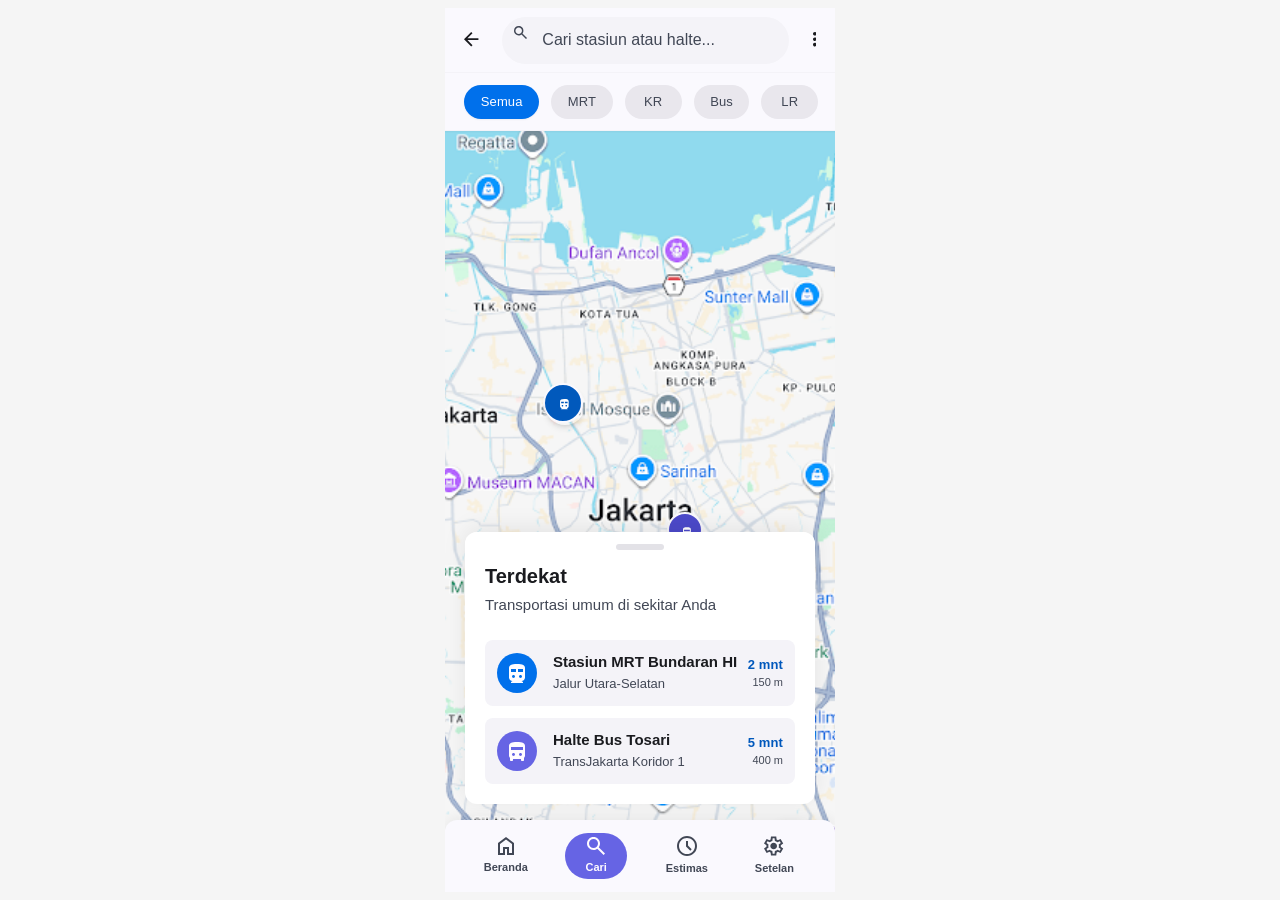
==== Gangguna_Pendengaran/cari_rute.html @ 238f5ecf "feat: Initial commit for Gangguan pendengaran" ====
<!doctype html>
<html lang="en">
  <head>
    <meta charset="UTF-8" />
    <meta name="viewport" content="width=device-width, initial-scale=1.0" />
    <title>Cari Rute Transportasi</title>
    <link rel="stylesheet" href="cari_rute.css" />

    <style>
      body {
        animation: fadeIn 0.4s ease-out forwards;
      }
      @keyframes fadeIn {
        from {
          opacity: 0;
          transform: translateY(10px);
        }
        to {
          opacity: 1;
          transform: translateY(0);
        }
      }
      .fade-out {
        animation: fadeOut 0.3s ease-in forwards;
      }
      @keyframes fadeOut {
        from {
          opacity: 1;
          transform: translateY(0);
        }
        to {
          opacity: 0;
          transform: translateY(-10px);
        }
      }
    </style>

    <script>
      function go(url) {
        document.body.classList.add("fade-out");
        setTimeout(function () {
          window.location.href = url;
        }, 300);
      }

      document.addEventListener("DOMContentLoaded", function () {
        var routes = {
          kemana: "cari_rute.html",
          Cari: "cari_rute.html",
          Setelan: "pengaturan.html",
          Estimasi: "pilih_mode.html",
          Beranda: "beranda.html",
          Kembali: "beranda.html",
          "Bundaran HI": "konfirmasi_rute.html",
          "Mulai Navigasi": "navigasi.html",
          OK: "sampai.html",
          "Lihat rute": "beranda.html",
        };

        if (window.location.pathname.indexOf("navigasi") !== -1) {
          document.body.style.cursor = "pointer";
          document.body.onclick = function () {
            go("waktu_turun.html");
          };
        }

        var walker = document.createTreeWalker(
          document.body,
          NodeFilter.SHOW_TEXT,
          null,
          false,
        );
        var node;
        while ((node = walker.nextNode())) {
          var text = node.nodeValue.trim();
          if (!text) continue;

          for (var key in routes) {
            if (text.indexOf(key) !== -1) {
              if (
                key === "Bundaran HI" &&
                (window.location.pathname.indexOf("konfirmasi") !== -1 ||
                  window.location.pathname.indexOf("sampai") !== -1 ||
                  window.location.pathname.indexOf("waktu_turun") !== -1 ||
                  window.location.pathname.indexOf("pilih_mode") !== -1)
              ) {
                continue;
              }

              // MENJADIKAN SELURUH TOMBOL BERSERTA IKONNYA BISA DIKLIK
              var curr = node.parentElement;
              while (curr && curr.tagName !== "BODY") {
                var rect = curr.getBoundingClientRect();

                // Hentikan peluasan area klik jika ukurannya lebih lebar dari 360px DAN tinggi > 60px
                // (Artinya kita sudah mencapai kontainer luar seperti seluruh Bottom Nav atau Layar)
                // Pengecualian jika ini baru level pertama/kedua (biar tombol panjang tetap aman)
                if (
                  rect.width >= 370 &&
                  rect.height >= 70 &&
                  curr !== node.parentElement
                ) {
                  break;
                }

                curr.style.cursor = "pointer";
                curr.onclick = (function (url) {
                  return function (e) {
                    e.stopPropagation();
                    go(url);
                  };
                })(routes[key]);

                curr = curr.parentElement;
              }
            }
          }
        }

        // Handle back button click
        var backBtn = document.querySelector(".btn-action-kembali-css-transform-66");
        if (backBtn) {
          backBtn.style.cursor = "pointer";
          backBtn.addEventListener(
            "click",
            function (e) {
              e.stopPropagation();
              go("beranda.html");
            },
            true,
          ); // useCapture: true untuk menangkap click lebih awal
        }
      });
    </script>
  </head>
  <body>
    <main class="stitch-export-root">
      <div
        class="cari-rute-transportasi-1"
        data-stitch-node-id="node-1"
        data-stitch-node-type="FRAME"
        data-stitch-node-name="Cari Rute Transportasi"
        data-stitch-fills='[{"type":"SOLID","color":{"r":1,"g":1,"b":1,"a":1},"opacity":1},{"type":"SOLID","color":{"r":0.9804,"g":0.9765,"b":0.9961,"a":1},"opacity":1}]'
      >
        <div
          class="main-map-canvas-area-2"
          data-stitch-node-id="node-2"
          data-stitch-node-type="FRAME"
          data-stitch-node-name="Main - Map Canvas Area"
        >
          <div
            class="map-placeholder-image-3"
            data-stitch-node-id="node-3"
            data-stitch-node-type="RECTANGLE"
            data-stitch-node-name="Map Placeholder Image"
            data-stitch-fills='[{"type":"SOLID","color":{"r":0.9569,"g":0.9529,"b":0.9725,"a":1},"opacity":1},{"type":"IMAGE","scaleMode":"CROP","imageTransform":[[0.5105,0,0.2448],[0,1,0]],"scalingFactor":1,"opacity":1,"filters":{"exposure":0,"contrast":0,"saturation":0,"temperature":0,"tint":0,"highlights":0,"shadows":0}}]'
            data-stitch-image-fill='{"type":"IMAGE","scaleMode":"CROP","imageTransform":[[0.5105,0,0.2448],[0,1,0]],"scalingFactor":1,"opacity":1,"filters":{"exposure":0,"contrast":0,"saturation":0,"temperature":0,"tint":0,"highlights":0,"shadows":0}}'
            data-stitch-image-src="[data-uri]"
          ></div>
          <div
            class="map-markers-simulated-4"
            data-stitch-node-id="node-4"
            data-stitch-node-type="FRAME"
            data-stitch-node-name="Map Markers (Simulated)"
          >
            <div
              class="bg-layer-border-5"
              data-stitch-node-id="node-5"
              data-stitch-node-type="FRAME"
              data-stitch-node-name="Background+Border"
              data-stitch-fills='[{"type":"SOLID","color":{"r":0,"g":0.3451,"b":0.7373,"a":1},"opacity":1}]'
            >
              <div
                class="overlay-shadow-6"
                data-stitch-node-id="node-6"
                data-stitch-node-type="RECTANGLE"
                data-stitch-node-name="Overlay+Shadow"
                data-stitch-fills='[{"type":"SOLID","color":{"r":1,"g":1,"b":1,"a":1},"opacity":0.002}]'
              ></div>
              <div
                class="layout-container-7"
                data-stitch-node-id="node-7"
                data-stitch-node-type="FRAME"
                data-stitch-node-name="Container"
              >
                <svg
                  class="icon-ui-8"
                  width="10"
                  height="12"
                  viewBox="0 0 10 12"
                  fill="none"
                  xmlns="http://www.w3.org/2000/svg"
                >
                  <path
                    d="M1.16667 11.0833V10.5L2.04167 9.91667C1.46806 9.91667 0.984375 9.71979 0.590625 9.32604C0.196875 8.93229 0 8.44861 0 7.875V2.33333C0 1.52639 0.374306 0.935764 1.12292 0.561458C1.87153 0.187153 3.05278 0 4.66667 0C6.33889 0 7.53472 0.179861 8.25417 0.539583C8.97361 0.899306 9.33333 1.49722 9.33333 2.33333V7.875C9.33333 8.44861 9.13646 8.93229 8.74271 9.32604C8.34896 9.71979 7.86528 9.91667 7.29167 9.91667L8.16667 10.5V11.0833H1.16667ZM1.16667 4.66667H4.08333V2.91667H1.16667V4.66667ZM5.25 4.66667H8.16667V2.91667H5.25V4.66667ZM2.625 8.16667C2.86806 8.16667 3.07465 8.0816 3.24479 7.91146C3.41493 7.74132 3.5 7.53472 3.5 7.29167C3.5 7.04861 3.41493 6.84201 3.24479 6.67188C3.07465 6.50174 2.86806 6.41667 2.625 6.41667C2.38194 6.41667 2.17535 6.50174 2.00521 6.67188C1.83507 6.84201 1.75 7.04861 1.75 7.29167C1.75 7.53472 1.83507 7.74132 2.00521 7.91146C2.17535 8.0816 2.38194 8.16667 2.625 8.16667ZM6.70833 8.16667C6.95139 8.16667 7.15799 8.0816 7.32812 7.91146C7.49826 7.74132 7.58333 7.53472 7.58333 7.29167C7.58333 7.04861 7.49826 6.84201 7.32812 6.67188C7.15799 6.50174 6.95139 6.41667 6.70833 6.41667C6.46528 6.41667 6.25868 6.50174 6.08854 6.67188C5.9184 6.84201 5.83333 7.04861 5.83333 7.29167C5.83333 7.53472 5.9184 7.74132 6.08854 7.91146C6.25868 8.0816 6.46528 8.16667 6.70833 8.16667Z"
                    fill="white"
                  />
                </svg>
              </div>
            </div>
          </div>
          <div
            class="layout-container-9"
            data-stitch-node-id="node-8"
            data-stitch-node-type="FRAME"
            data-stitch-node-name="Container"
          >
            <div
              class="bg-layer-border-10"
              data-stitch-node-id="node-9"
              data-stitch-node-type="FRAME"
              data-stitch-node-name="Background+Border"
              data-stitch-fills='[{"type":"SOLID","color":{"r":0.298,"g":0.2902,"b":0.7922,"a":1},"opacity":1}]'
            >
              <div
                class="overlay-shadow-11"
                data-stitch-node-id="node-10"
                data-stitch-node-type="RECTANGLE"
                data-stitch-node-name="Overlay+Shadow"
                data-stitch-fills='[{"type":"SOLID","color":{"r":1,"g":1,"b":1,"a":1},"opacity":0.002}]'
              ></div>
              <div
                class="layout-container-12"
                data-stitch-node-id="node-11"
                data-stitch-node-type="FRAME"
                data-stitch-node-name="Container"
              >
                <svg
                  class="icon-ui-13"
                  width="9"
                  height="10"
                  viewBox="0 0 9 10"
                  fill="none"
                  xmlns="http://www.w3.org/2000/svg"
                >
                  <path
                    d="M1.05 9.975C0.90125 9.975 0.776562 9.92469 0.675937 9.82406C0.575312 9.72344 0.525 9.59875 0.525 9.45V8.37375C0.3675 8.19875 0.240625 8.00406 0.144375 7.78969C0.048125 7.57531 0 7.34125 0 7.0875V2.1C0 1.37375 0.336875 0.842187 1.01063 0.505313C1.68437 0.168438 2.7475 0 4.2 0C5.705 0 6.78125 0.161875 7.42875 0.485625C8.07625 0.809375 8.4 1.3475 8.4 2.1V7.0875C8.4 7.34125 8.35187 7.57531 8.25562 7.78969C8.15937 8.00406 8.0325 8.19875 7.875 8.37375V9.45C7.875 9.59875 7.82469 9.72344 7.72406 9.82406C7.62344 9.92469 7.49875 9.975 7.35 9.975H6.825C6.67625 9.975 6.55156 9.92469 6.45094 9.82406C6.35031 9.72344 6.3 9.59875 6.3 9.45V8.925H2.1V9.45C2.1 9.59875 2.04969 9.72344 1.94906 9.82406C1.84844 9.92469 1.72375 9.975 1.575 9.975H1.05ZM1.05 4.2H7.35V2.625H1.05V4.2ZM2.3625 7.35C2.58125 7.35 2.76719 7.27344 2.92031 7.12031C3.07344 6.96719 3.15 6.78125 3.15 6.5625C3.15 6.34375 3.07344 6.15781 2.92031 6.00469C2.76719 5.85156 2.58125 5.775 2.3625 5.775C2.14375 5.775 1.95781 5.85156 1.80469 6.00469C1.65156 6.15781 1.575 6.34375 1.575 6.5625C1.575 6.78125 1.65156 6.96719 1.80469 7.12031C1.95781 7.27344 2.14375 7.35 2.3625 7.35ZM6.0375 7.35C6.25625 7.35 6.44219 7.27344 6.59531 7.12031C6.74844 6.96719 6.825 6.78125 6.825 6.5625C6.825 6.34375 6.74844 6.15781 6.59531 6.00469C6.44219 5.85156 6.25625 5.775 6.0375 5.775C5.81875 5.775 5.63281 5.85156 5.47969 6.00469C5.32656 6.15781 5.25 6.34375 5.25 6.5625C5.25 6.78125 5.32656 6.96719 5.47969 7.12031C5.63281 7.27344 5.81875 7.35 6.0375 7.35Z"
                    fill="white"
                  />
                </svg>
              </div>
            </div>
          </div>
          <div
            class="layout-container-14"
            data-stitch-node-id="node-12"
            data-stitch-node-type="FRAME"
            data-stitch-node-name="Container"
          >
            <div
              class="bg-layer-border-15"
              data-stitch-node-id="node-13"
              data-stitch-node-type="FRAME"
              data-stitch-node-name="Background+Border"
              data-stitch-fills='[{"type":"SOLID","color":{"r":0.6196,"g":0.2392,"b":0,"a":1},"opacity":1}]'
            >
              <div
                class="overlay-shadow-16"
                data-stitch-node-id="node-14"
                data-stitch-node-type="RECTANGLE"
                data-stitch-node-name="Overlay+Shadow"
                data-stitch-fills='[{"type":"SOLID","color":{"r":1,"g":1,"b":1,"a":1},"opacity":0.002}]'
              ></div>
              <div
                class="layout-container-17"
                data-stitch-node-id="node-15"
                data-stitch-node-type="FRAME"
                data-stitch-node-name="Container"
              >
                <svg
                  class="icon-ui-18"
                  width="9"
                  height="10"
                  viewBox="0 0 9 10"
                  fill="none"
                  xmlns="http://www.w3.org/2000/svg"
                >
                  <path
                    d="M0 7.0875V2.1C0 1.63625 0.120312 1.26656 0.360937 0.990937C0.601562 0.715313 0.91875 0.505313 1.3125 0.360937C1.70625 0.216562 2.15469 0.120312 2.65781 0.0721875C3.16094 0.0240625 3.675 0 4.2 0C4.7775 0 5.32219 0.0240625 5.83406 0.0721875C6.34594 0.120312 6.79219 0.216562 7.17281 0.360937C7.55344 0.505313 7.85312 0.715313 8.07187 0.990937C8.29062 1.26656 8.4 1.63625 8.4 2.1V7.0875C8.4 7.60375 8.22281 8.03906 7.86844 8.39344C7.51406 8.74781 7.07875 8.925 6.5625 8.925L7.35 9.7125V9.975H6.3L5.25 8.925H3.15L2.1 9.975H1.05V9.7125L1.8375 8.925C1.32125 8.925 0.885937 8.74781 0.531562 8.39344C0.177187 8.03906 0 7.60375 0 7.0875ZM1.05 4.2H3.675V2.625H1.05V4.2ZM4.725 4.2H7.35V2.625H4.725V4.2ZM2.3625 7.35C2.59 7.35 2.77812 7.27562 2.92687 7.12687C3.07562 6.97812 3.15 6.79 3.15 6.5625C3.15 6.335 3.07562 6.14687 2.92687 5.99812C2.77812 5.84937 2.59 5.775 2.3625 5.775C2.135 5.775 1.94687 5.84937 1.79812 5.99812C1.64938 6.14687 1.575 6.335 1.575 6.5625C1.575 6.79 1.64938 6.97812 1.79812 7.12687C1.94687 7.27562 2.135 7.35 2.3625 7.35ZM6.0375 7.35C6.265 7.35 6.45312 7.27562 6.60187 7.12687C6.75063 6.97812 6.825 6.79 6.825 6.5625C6.825 6.335 6.75063 6.14687 6.60187 5.99812C6.45312 5.84937 6.265 5.775 6.0375 5.775C5.81 5.775 5.62188 5.84937 5.47313 5.99812C5.32437 6.14687 5.25 6.335 5.25 6.5625C5.25 6.79 5.32437 6.97812 5.47313 7.12687C5.62188 7.27562 5.81 7.35 6.0375 7.35Z"
                    fill="white"
                  />
                </svg>
              </div>
            </div>
          </div>
          <div
            class="btn-action-current-location-fab-19"
            data-stitch-node-id="node-16"
            data-stitch-node-type="FRAME"
            data-stitch-node-name="Button - Current Location FAB"
            data-stitch-fills='[{"type":"SOLID","color":{"r":1,"g":1,"b":1,"a":1},"opacity":1}]'
          >
            <div
              class="layout-container-20"
              data-stitch-node-id="node-17"
              data-stitch-node-type="FRAME"
              data-stitch-node-name="Container"
            >
              <svg
                class="icon-ui-21"
                width="22"
                height="22"
                viewBox="0 0 22 22"
                fill="none"
                xmlns="http://www.w3.org/2000/svg"
              >
                <path
                  d="M9.95 21.9V19.9C7.86667 19.6667 6.07917 18.8042 4.5875 17.3125C3.09583 15.8208 2.23333 14.0333 2 11.95H0V9.95H2C2.23333 7.86667 3.09583 6.07917 4.5875 4.5875C6.07917 3.09583 7.86667 2.23333 9.95 2V0H11.95V2C14.0333 2.23333 15.8208 3.09583 17.3125 4.5875C18.8042 6.07917 19.6667 7.86667 19.9 9.95H21.9V11.95H19.9C19.6667 14.0333 18.8042 15.8208 17.3125 17.3125C15.8208 18.8042 14.0333 19.6667 11.95 19.9V21.9H9.95ZM10.95 17.95C12.8833 17.95 14.5333 17.2667 15.9 15.9C17.2667 14.5333 17.95 12.8833 17.95 10.95C17.95 9.01667 17.2667 7.36667 15.9 6C14.5333 4.63333 12.8833 3.95 10.95 3.95C9.01667 3.95 7.36667 4.63333 6 6C4.63333 7.36667 3.95 9.01667 3.95 10.95C3.95 12.8833 4.63333 14.5333 6 15.9C7.36667 17.2667 9.01667 17.95 10.95 17.95ZM10.95 14.95C9.85 14.95 8.90833 14.5583 8.125 13.775C7.34167 12.9917 6.95 12.05 6.95 10.95C6.95 9.85 7.34167 8.90833 8.125 8.125C8.90833 7.34167 9.85 6.95 10.95 6.95C12.05 6.95 12.9917 7.34167 13.775 8.125C14.5583 8.90833 14.95 9.85 14.95 10.95C14.95 12.05 14.5583 12.9917 13.775 13.775C12.9917 14.5583 12.05 14.95 10.95 14.95Z"
                  fill="#0058BC"
                />
              </svg>
            </div>
          </div>
        </div>
        <div
          class="bottom-sheet-nearby-locations-list-22"
          data-stitch-node-id="node-18"
          data-stitch-node-type="FRAME"
          data-stitch-node-name="Bottom Sheet / Nearby Locations List"
        >
          <div
            class="bg-layer-shadow-23"
            data-stitch-node-id="node-19"
            data-stitch-node-type="FRAME"
            data-stitch-node-name="Background+Shadow"
            data-stitch-fills='[{"type":"SOLID","color":{"r":1,"g":1,"b":1,"a":1},"opacity":1}]'
          >
            <div
              class="handle-24"
              data-stitch-node-id="node-20"
              data-stitch-node-type="FRAME"
              data-stitch-node-name="Handle"
              data-stitch-fills='[{"type":"SOLID","color":{"r":1,"g":1,"b":1,"a":1},"opacity":1}]'
            >
              <div
                class="bg-layer-25"
                data-stitch-node-id="node-21"
                data-stitch-node-type="RECTANGLE"
                data-stitch-node-name="Background"
                data-stitch-fills='[{"type":"SOLID","color":{"r":0.8902,"g":0.8863,"b":0.9059,"a":1},"opacity":1}]'
              ></div>
            </div>
            <div
              class="layout-container-26"
              data-stitch-node-id="node-22"
              data-stitch-node-type="FRAME"
              data-stitch-node-name="Container"
            >
              <div
                class="title-2-27"
                data-stitch-node-id="node-23"
                data-stitch-node-type="FRAME"
                data-stitch-node-name="Heading 2"
              >
                <span
                  class="terdekat-28"
                  data-stitch-node-id="node-24"
                  data-stitch-node-type="TEXT"
                  data-stitch-node-name="Terdekat"
                  data-stitch-text="true"
                  data-stitch-fills='[{"type":"SOLID","color":{"r":0.102,"g":0.1059,"b":0.1216,"a":1},"opacity":1}]'
                  >Terdekat</span
                >
              </div>
              <div
                class="layout-container-29"
                data-stitch-node-id="node-25"
                data-stitch-node-type="FRAME"
                data-stitch-node-name="Container"
              >
                <span
                  class="transportasi-umum-di-sekitar-anda-30"
                  data-stitch-node-id="node-26"
                  data-stitch-node-type="TEXT"
                  data-stitch-node-name="Transportasi umum di sekitar Anda"
                  data-stitch-text="true"
                  data-stitch-fills='[{"type":"SOLID","color":{"r":0.2549,"g":0.2784,"b":0.3333,"a":1},"opacity":1}]'
                  >Transportasi umum di sekitar Anda</span
                >
              </div>
            </div>
            <div
              class="layout-container-31"
              data-stitch-node-id="node-27"
              data-stitch-node-type="FRAME"
              data-stitch-node-name="Container"
            >
              <div
                class="list-item-1-32"
                data-stitch-node-id="node-28"
                data-stitch-node-type="FRAME"
                data-stitch-node-name="List Item 1"
                data-stitch-fills='[{"type":"SOLID","color":{"r":0.9569,"g":0.9529,"b":0.9725,"a":1},"opacity":1}]'
              >
                <div
                  class="margin-33"
                  data-stitch-node-id="node-29"
                  data-stitch-node-type="FRAME"
                  data-stitch-node-name="Margin"
                >
                  <div
                    class="bg-layer-34"
                    data-stitch-node-id="node-30"
                    data-stitch-node-type="FRAME"
                    data-stitch-node-name="Background"
                    data-stitch-fills='[{"type":"SOLID","color":{"r":0,"g":0.4392,"b":0.9216,"a":1},"opacity":1}]'
                  >
                    <div
                      class="layout-container-35"
                      data-stitch-node-id="node-31"
                      data-stitch-node-type="FRAME"
                      data-stitch-node-name="Container"
                    >
                      <svg
                        class="icon-ui-36"
                        width="16"
                        height="19"
                        viewBox="0 0 16 19"
                        fill="none"
                        xmlns="http://www.w3.org/2000/svg"
                      >
                        <path
                          d="M2 19V18L3.5 17C2.51667 17 1.6875 16.6625 1.0125 15.9875C0.3375 15.3125 0 14.4833 0 13.5V4C0 2.61667 0.641667 1.60417 1.925 0.9625C3.20833 0.320833 5.23333 0 8 0C10.8667 0 12.9167 0.308333 14.15 0.925C15.3833 1.54167 16 2.56667 16 4V13.5C16 14.4833 15.6625 15.3125 14.9875 15.9875C14.3125 16.6625 13.4833 17 12.5 17L14 18V19H2ZM2 8H7V5H2V8ZM9 8H14V5H9V8ZM4.5 14C4.91667 14 5.27083 13.8542 5.5625 13.5625C5.85417 13.2708 6 12.9167 6 12.5C6 12.0833 5.85417 11.7292 5.5625 11.4375C5.27083 11.1458 4.91667 11 4.5 11C4.08333 11 3.72917 11.1458 3.4375 11.4375C3.14583 11.7292 3 12.0833 3 12.5C3 12.9167 3.14583 13.2708 3.4375 13.5625C3.72917 13.8542 4.08333 14 4.5 14ZM11.5 14C11.9167 14 12.2708 13.8542 12.5625 13.5625C12.8542 13.2708 13 12.9167 13 12.5C13 12.0833 12.8542 11.7292 12.5625 11.4375C12.2708 11.1458 11.9167 11 11.5 11C11.0833 11 10.7292 11.1458 10.4375 11.4375C10.1458 11.7292 10 12.0833 10 12.5C10 12.9167 10.1458 13.2708 10.4375 13.5625C10.7292 13.8542 11.0833 14 11.5 14Z"
                          fill="#FEFCFF"
                        />
                      </svg>
                    </div>
                  </div>
                </div>
                <div
                  class="layout-container-37"
                  data-stitch-node-id="node-32"
                  data-stitch-node-type="FRAME"
                  data-stitch-node-name="Container"
                >
                  <div
                    class="title-3-38"
                    data-stitch-node-id="node-33"
                    data-stitch-node-type="FRAME"
                    data-stitch-node-name="Heading 3"
                  >
                    <span
                      class="text-content-39"
                      data-stitch-node-id="node-34"
                      data-stitch-node-type="TEXT"
                      data-stitch-node-name="Text"
                      data-stitch-text="true"
                      data-stitch-fills='[{"type":"SOLID","color":{"r":0.102,"g":0.1059,"b":0.1216,"a":1},"opacity":1}]'
                      >Stasiun MRT Bundaran HI</span
                    >
                  </div>
                  <div
                    class="layout-container-40"
                    data-stitch-node-id="node-35"
                    data-stitch-node-type="FRAME"
                    data-stitch-node-name="Container"
                  >
                    <span
                      class="text-content-41"
                      data-stitch-node-id="node-36"
                      data-stitch-node-type="TEXT"
                      data-stitch-node-name="Text"
                      data-stitch-text="true"
                      data-stitch-fills='[{"type":"SOLID","color":{"r":0.2549,"g":0.2784,"b":0.3333,"a":1},"opacity":1}]'
                      >Jalur Utara-Selatan</span
                    >
                  </div>
                </div>
                <div
                  class="margin-42"
                  data-stitch-node-id="node-37"
                  data-stitch-node-type="FRAME"
                  data-stitch-node-name="Margin"
                >
                  <div
                    class="layout-container-43"
                    data-stitch-node-id="node-38"
                    data-stitch-node-type="FRAME"
                    data-stitch-node-name="Container"
                  >
                    <div
                      class="layout-container-44"
                      data-stitch-node-id="node-39"
                      data-stitch-node-type="FRAME"
                      data-stitch-node-name="Container"
                    >
                      <span
                        class="text-content-45"
                        data-stitch-node-id="node-40"
                        data-stitch-node-type="TEXT"
                        data-stitch-node-name="Text"
                        data-stitch-text="true"
                        data-stitch-fills='[{"type":"SOLID","color":{"r":0,"g":0.3451,"b":0.7373,"a":1},"opacity":1}]'
                        >2 mnt</span
                      >
                    </div>
                    <div
                      class="layout-container-46"
                      data-stitch-node-id="node-41"
                      data-stitch-node-type="FRAME"
                      data-stitch-node-name="Container"
                    >
                      <span
                        class="text-content-47"
                        data-stitch-node-id="node-42"
                        data-stitch-node-type="TEXT"
                        data-stitch-node-name="Text"
                        data-stitch-text="true"
                        data-stitch-fills='[{"type":"SOLID","color":{"r":0.2549,"g":0.2784,"b":0.3333,"a":1},"opacity":1}]'
                        >150 m</span
                      >
                    </div>
                  </div>
                </div>
              </div>
              <div
                class="list-item-2-48"
                data-stitch-node-id="node-43"
                data-stitch-node-type="FRAME"
                data-stitch-node-name="List Item 2"
                data-stitch-fills='[{"type":"SOLID","color":{"r":0.9569,"g":0.9529,"b":0.9725,"a":1},"opacity":1}]'
              >
                <div
                  class="margin-49"
                  data-stitch-node-id="node-44"
                  data-stitch-node-type="FRAME"
                  data-stitch-node-name="Margin"
                >
                  <div
                    class="bg-layer-50"
                    data-stitch-node-id="node-45"
                    data-stitch-node-type="FRAME"
                    data-stitch-node-name="Background"
                    data-stitch-fills='[{"type":"SOLID","color":{"r":0.4,"g":0.3922,"b":0.8941,"a":1},"opacity":1}]'
                  >
                    <div
                      class="layout-container-51"
                      data-stitch-node-id="node-46"
                      data-stitch-node-type="FRAME"
                      data-stitch-node-name="Container"
                    >
                      <svg
                        class="icon-ui-52"
                        width="16"
                        height="19"
                        viewBox="0 0 16 19"
                        fill="none"
                        xmlns="http://www.w3.org/2000/svg"
                      >
                        <path
                          d="M2 19C1.71667 19 1.47917 18.9042 1.2875 18.7125C1.09583 18.5208 1 18.2833 1 18V15.95C0.7 15.6167 0.458333 15.2458 0.275 14.8375C0.0916667 14.4292 0 13.9833 0 13.5V4C0 2.61667 0.641667 1.60417 1.925 0.9625C3.20833 0.320833 5.23333 0 8 0C10.8667 0 12.9167 0.308333 14.15 0.925C15.3833 1.54167 16 2.56667 16 4V13.5C16 13.9833 15.9083 14.4292 15.725 14.8375C15.5417 15.2458 15.3 15.6167 15 15.95V18C15 18.2833 14.9042 18.5208 14.7125 18.7125C14.5208 18.9042 14.2833 19 14 19H13C12.7167 19 12.4792 18.9042 12.2875 18.7125C12.0958 18.5208 12 18.2833 12 18V17H4V18C4 18.2833 3.90417 18.5208 3.7125 18.7125C3.52083 18.9042 3.28333 19 3 19H2ZM2 8H14V5H2V8ZM4.5 14C4.91667 14 5.27083 13.8542 5.5625 13.5625C5.85417 13.2708 6 12.9167 6 12.5C6 12.0833 5.85417 11.7292 5.5625 11.4375C5.27083 11.1458 4.91667 11 4.5 11C4.08333 11 3.72917 11.1458 3.4375 11.4375C3.14583 11.7292 3 12.0833 3 12.5C3 12.9167 3.14583 13.2708 3.4375 13.5625C3.72917 13.8542 4.08333 14 4.5 14ZM11.5 14C11.9167 14 12.2708 13.8542 12.5625 13.5625C12.8542 13.2708 13 12.9167 13 12.5C13 12.0833 12.8542 11.7292 12.5625 11.4375C12.2708 11.1458 11.9167 11 11.5 11C11.0833 11 10.7292 11.1458 10.4375 11.4375C10.1458 11.7292 10 12.0833 10 12.5C10 12.9167 10.1458 13.2708 10.4375 13.5625C10.7292 13.8542 11.0833 14 11.5 14Z"
                          fill="#FFFBFF"
                        />
                      </svg>
                    </div>
                  </div>
                </div>
                <div
                  class="layout-container-53"
                  data-stitch-node-id="node-47"
                  data-stitch-node-type="FRAME"
                  data-stitch-node-name="Container"
                >
                  <div
                    class="title-3-54"
                    data-stitch-node-id="node-48"
                    data-stitch-node-type="FRAME"
                    data-stitch-node-name="Heading 3"
                  >
                    <span
                      class="text-content-55"
                      data-stitch-node-id="node-49"
                      data-stitch-node-type="TEXT"
                      data-stitch-node-name="Text"
                      data-stitch-text="true"
                      data-stitch-fills='[{"type":"SOLID","color":{"r":0.102,"g":0.1059,"b":0.1216,"a":1},"opacity":1}]'
                      >Halte Bus Tosari</span
                    >
                  </div>
                  <div
                    class="layout-container-56"
                    data-stitch-node-id="node-50"
                    data-stitch-node-type="FRAME"
                    data-stitch-node-name="Container"
                  >
                    <span
                      class="text-content-57"
                      data-stitch-node-id="node-51"
                      data-stitch-node-type="TEXT"
                      data-stitch-node-name="Text"
                      data-stitch-text="true"
                      data-stitch-fills='[{"type":"SOLID","color":{"r":0.2549,"g":0.2784,"b":0.3333,"a":1},"opacity":1}]'
                      >TransJakarta Koridor 1</span
                    >
                  </div>
                </div>
                <div
                  class="margin-58"
                  data-stitch-node-id="node-52"
                  data-stitch-node-type="FRAME"
                  data-stitch-node-name="Margin"
                >
                  <div
                    class="layout-container-59"
                    data-stitch-node-id="node-53"
                    data-stitch-node-type="FRAME"
                    data-stitch-node-name="Container"
                  >
                    <div
                      class="layout-container-60"
                      data-stitch-node-id="node-54"
                      data-stitch-node-type="FRAME"
                      data-stitch-node-name="Container"
                    >
                      <span
                        class="text-content-61"
                        data-stitch-node-id="node-55"
                        data-stitch-node-type="TEXT"
                        data-stitch-node-name="Text"
                        data-stitch-text="true"
                        data-stitch-fills='[{"type":"SOLID","color":{"r":0,"g":0.3451,"b":0.7373,"a":1},"opacity":1}]'
                        >5 mnt</span
                      >
                    </div>
                    <div
                      class="layout-container-62"
                      data-stitch-node-id="node-56"
                      data-stitch-node-type="FRAME"
                      data-stitch-node-name="Container"
                    >
                      <span
                        class="text-content-63"
                        data-stitch-node-id="node-57"
                        data-stitch-node-type="TEXT"
                        data-stitch-node-name="Text"
                        data-stitch-text="true"
                        data-stitch-fills='[{"type":"SOLID","color":{"r":0.2549,"g":0.2784,"b":0.3333,"a":1},"opacity":1}]'
                        >400 m</span
                      >
                    </div>
                  </div>
                </div>
              </div>
            </div>
          </div>
        </div>
        <div
          class="header-top-app-bar-search-64"
          data-stitch-node-id="node-58"
          data-stitch-node-type="FRAME"
          data-stitch-node-name="Header - Top App Bar &amp; Search"
          data-stitch-fills='[{"type":"SOLID","color":{"r":0.9804,"g":0.9765,"b":0.9961,"a":1},"opacity":1}]'
        >
          <div
            class="layout-container-65"
            data-stitch-node-id="node-59"
            data-stitch-node-type="FRAME"
            data-stitch-node-name="Container"
          >
            <div
              class="btn-action-kembali-css-transform-66"
              data-stitch-node-id="node-60"
              data-stitch-node-type="FRAME"
              data-stitch-node-name="Button - Kembali:css-transform"
            >
              <div
                class="btn-action-kembali-67"
                data-stitch-node-id="node-61"
                data-stitch-node-type="FRAME"
                data-stitch-node-name="Button - Kembali"
              >
                <div
                  class="layout-container-68"
                  data-stitch-node-id="node-62"
                  data-stitch-node-type="FRAME"
                  data-stitch-node-name="Container"
                >
                  <svg
                    class="icon-ui-69"
                    width="16"
                    height="16"
                    viewBox="0 0 16 16"
                    fill="none"
                    xmlns="http://www.w3.org/2000/svg"
                  >
                    <path
                      d="M3.63375 8.55L8.95375 13.87L7.6 15.2L0 7.6L7.6 0L8.95375 1.33L3.63375 6.65H15.2V8.55H3.63375Z"
                      fill="#1A1B1F"
                    />
                  </svg>
                </div>
              </div>
            </div>
            <div
              class="margin-70"
              data-stitch-node-id="node-63"
              data-stitch-node-type="FRAME"
              data-stitch-node-name="Margin"
            >
              <div
                class="layout-container-71"
                data-stitch-node-id="node-64"
                data-stitch-node-type="FRAME"
                data-stitch-node-name="Container"
              >
                <div
                  class="input-field-72"
                  data-stitch-node-id="node-65"
                  data-stitch-node-type="FRAME"
                  data-stitch-node-name="Input"
                  data-stitch-fills='[{"type":"SOLID","color":{"r":0.9569,"g":0.9529,"b":0.9725,"a":1},"opacity":1}]'
                >
                  <div
                    class="layout-container-73"
                    data-stitch-node-id="node-66"
                    data-stitch-node-type="FRAME"
                    data-stitch-node-name="Container"
                  >
                    <span
                      class="cari-stasiun-atau-halte-74"
                      data-stitch-node-id="node-67"
                      data-stitch-node-type="TEXT"
                      data-stitch-node-name="Cari stasiun atau halte..."
                      data-stitch-text="true"
                      data-stitch-fills='[{"type":"SOLID","color":{"r":0.2549,"g":0.2784,"b":0.3333,"a":1},"opacity":1}]'
                      >Cari stasiun atau halte...</span
                    >
                  </div>
                </div>
                <div
                  class="layout-container-75"
                  data-stitch-node-id="node-68"
                  data-stitch-node-type="FRAME"
                  data-stitch-node-name="Container"
                >
                  <svg
                    class="icon-ui-76"
                    width="14"
                    height="14"
                    viewBox="0 0 14 14"
                    fill="none"
                    xmlns="http://www.w3.org/2000/svg"
                  >
                    <path
                      d="M12.45 13.5L7.725 8.775C7.35 9.075 6.91875 9.3125 6.43125 9.4875C5.94375 9.6625 5.425 9.75 4.875 9.75C3.5125 9.75 2.35938 9.27813 1.41562 8.33438C0.471875 7.39063 0 6.2375 0 4.875C0 3.5125 0.471875 2.35938 1.41562 1.41562C2.35938 0.471875 3.5125 0 4.875 0C6.2375 0 7.39063 0.471875 8.33438 1.41562C9.27813 2.35938 9.75 3.5125 9.75 4.875C9.75 5.425 9.6625 5.94375 9.4875 6.43125C9.3125 6.91875 9.075 7.35 8.775 7.725L13.5 12.45L12.45 13.5ZM4.875 8.25C5.8125 8.25 6.60938 7.92188 7.26562 7.26562C7.92188 6.60938 8.25 5.8125 8.25 4.875C8.25 3.9375 7.92188 3.14062 7.26562 2.48438C6.60938 1.82812 5.8125 1.5 4.875 1.5C3.9375 1.5 3.14062 1.82812 2.48438 2.48438C1.82812 3.14062 1.5 3.9375 1.5 4.875C1.5 5.8125 1.82812 6.60938 2.48438 7.26562C3.14062 7.92188 3.9375 8.25 4.875 8.25Z"
                      fill="#414755"
                    />
                  </svg>
                </div>
              </div>
            </div>
            <div
              class="btn-action-lainnya-css-transform-77"
              data-stitch-node-id="node-69"
              data-stitch-node-type="FRAME"
              data-stitch-node-name="Button - Lainnya:css-transform"
            >
              <div
                class="btn-action-lainnya-78"
                data-stitch-node-id="node-70"
                data-stitch-node-type="FRAME"
                data-stitch-node-name="Button - Lainnya"
              >
                <div
                  class="layout-container-79"
                  data-stitch-node-id="node-71"
                  data-stitch-node-type="FRAME"
                  data-stitch-node-name="Container"
                >
                  <svg
                    class="icon-ui-80"
                    width="4"
                    height="16"
                    viewBox="0 0 4 16"
                    fill="none"
                    xmlns="http://www.w3.org/2000/svg"
                  >
                    <path
                      d="M1.9 15.2C1.3775 15.2 0.930208 15.014 0.558125 14.6419C0.186042 14.2698 0 13.8225 0 13.3C0 12.7775 0.186042 12.3302 0.558125 11.9581C0.930208 11.586 1.3775 11.4 1.9 11.4C2.4225 11.4 2.86979 11.586 3.24187 11.9581C3.61396 12.3302 3.8 12.7775 3.8 13.3C3.8 13.8225 3.61396 14.2698 3.24187 14.6419C2.86979 15.014 2.4225 15.2 1.9 15.2ZM1.9 9.5C1.3775 9.5 0.930208 9.31396 0.558125 8.94188C0.186042 8.56979 0 8.1225 0 7.6C0 7.0775 0.186042 6.63021 0.558125 6.25813C0.930208 5.88604 1.3775 5.7 1.9 5.7C2.4225 5.7 2.86979 5.88604 3.24187 6.25813C3.61396 6.63021 3.8 7.0775 3.8 7.6C3.8 8.1225 3.61396 8.56979 3.24187 8.94188C2.86979 9.31396 2.4225 9.5 1.9 9.5ZM1.9 3.8C1.3775 3.8 0.930208 3.61396 0.558125 3.24187C0.186042 2.86979 0 2.4225 0 1.9C0 1.3775 0.186042 0.930208 0.558125 0.558125C0.930208 0.186042 1.3775 0 1.9 0C2.4225 0 2.86979 0.186042 3.24187 0.558125C3.61396 0.930208 3.8 1.3775 3.8 1.9C3.8 2.4225 3.61396 2.86979 3.24187 3.24187C2.86979 3.61396 2.4225 3.8 1.9 3.8Z"
                      fill="#1A1B1F"
                    />
                  </svg>
                </div>
              </div>
            </div>
          </div>
          <div
            class="filter-chips-81"
            data-stitch-node-id="node-72"
            data-stitch-node-type="FRAME"
            data-stitch-node-name="Filter Chips"
            data-stitch-fills='[{"type":"SOLID","color":{"r":0.9804,"g":0.9765,"b":0.9961,"a":1},"opacity":1}]'
          >
            <div
              class="btn-action-82"
              data-stitch-node-id="node-73"
              data-stitch-node-type="FRAME"
              data-stitch-node-name="Button"
              data-stitch-fills='[{"type":"SOLID","color":{"r":0,"g":0.4392,"b":0.9216,"a":1},"opacity":1}]'
            >
              <span
                class="text-content-83"
                data-stitch-node-id="node-74"
                data-stitch-node-type="TEXT"
                data-stitch-node-name="Text"
                data-stitch-text="true"
                data-stitch-fills='[{"type":"SOLID","color":{"r":0.9961,"g":0.9882,"b":1,"a":1},"opacity":1}]'
                >Semua</span
              >
            </div>
            <div
              class="btn-action-84"
              data-stitch-node-id="node-75"
              data-stitch-node-type="FRAME"
              data-stitch-node-name="Button"
              data-stitch-fills='[{"type":"SOLID","color":{"r":0.9137,"g":0.9059,"b":0.9294,"a":1},"opacity":1}]'
            >
              <span
                class="text-content-85"
                data-stitch-node-id="node-76"
                data-stitch-node-type="TEXT"
                data-stitch-node-name="Text"
                data-stitch-text="true"
                data-stitch-fills='[{"type":"SOLID","color":{"r":0.2549,"g":0.2784,"b":0.3333,"a":1},"opacity":1}]'
                >MRT</span
              >
            </div>
            <div
              class="btn-action-86"
              data-stitch-node-id="node-77"
              data-stitch-node-type="FRAME"
              data-stitch-node-name="Button"
              data-stitch-fills='[{"type":"SOLID","color":{"r":0.9137,"g":0.9059,"b":0.9294,"a":1},"opacity":1}]'
            >
              <span
                class="text-content-87"
                data-stitch-node-id="node-78"
                data-stitch-node-type="TEXT"
                data-stitch-node-name="Text"
                data-stitch-text="true"
                data-stitch-fills='[{"type":"SOLID","color":{"r":0.2549,"g":0.2784,"b":0.3333,"a":1},"opacity":1}]'
                >KRL</span
              >
            </div>
            <div
              class="btn-action-88"
              data-stitch-node-id="node-79"
              data-stitch-node-type="FRAME"
              data-stitch-node-name="Button"
              data-stitch-fills='[{"type":"SOLID","color":{"r":0.9137,"g":0.9059,"b":0.9294,"a":1},"opacity":1}]'
            >
              <span
                class="text-content-89"
                data-stitch-node-id="node-80"
                data-stitch-node-type="TEXT"
                data-stitch-node-name="Text"
                data-stitch-text="true"
                data-stitch-fills='[{"type":"SOLID","color":{"r":0.2549,"g":0.2784,"b":0.3333,"a":1},"opacity":1}]'
                >Bus</span
              >
            </div>
            <div
              class="btn-action-90"
              data-stitch-node-id="node-81"
              data-stitch-node-type="FRAME"
              data-stitch-node-name="Button"
              data-stitch-fills='[{"type":"SOLID","color":{"r":0.9137,"g":0.9059,"b":0.9294,"a":1},"opacity":1}]'
            >
              <span
                class="text-content-91"
                data-stitch-node-id="node-82"
                data-stitch-node-type="TEXT"
                data-stitch-node-name="Text"
                data-stitch-text="true"
                data-stitch-fills='[{"type":"SOLID","color":{"r":0.2549,"g":0.2784,"b":0.3333,"a":1},"opacity":1}]'
                >LRT</span
              >
            </div>
          </div>
        </div>
        <div
          class="bottom-nav-bar-92"
          data-stitch-node-id="node-83"
          data-stitch-node-type="FRAME"
          data-stitch-node-name="Bottom Nav Bar"
          data-stitch-fills='[{"type":"SOLID","color":{"r":0.9804,"g":0.9765,"b":0.9961,"a":1},"opacity":1}]'
        >
          <div
            class="btn-action-93"
            data-stitch-node-id="node-84"
            data-stitch-node-type="FRAME"
            data-stitch-node-name="Button"
          >
            <div
              class="margin-94"
              data-stitch-node-id="node-85"
              data-stitch-node-type="FRAME"
              data-stitch-node-name="Margin"
            >
              <div
                class="layout-container-95"
                data-stitch-node-id="node-86"
                data-stitch-node-type="FRAME"
                data-stitch-node-name="Container"
              >
                <svg
                  class="icon-ui-96"
                  width="16"
                  height="18"
                  viewBox="0 0 16 18"
                  fill="none"
                  xmlns="http://www.w3.org/2000/svg"
                >
                  <path
                    d="M2 16H5V10H11V16H14V7L8 2.5L2 7V16ZM0 18V6L8 0L16 6V18H9V12H7V18H0Z"
                    fill="#414755"
                  />
                </svg>
              </div>
            </div>
            <div
              class="layout-container-97"
              data-stitch-node-id="node-87"
              data-stitch-node-type="FRAME"
              data-stitch-node-name="Container"
            >
              <span
                class="text-content-98"
                data-stitch-node-id="node-88"
                data-stitch-node-type="TEXT"
                data-stitch-node-name="Text"
                data-stitch-text="true"
                data-stitch-fills='[{"type":"SOLID","color":{"r":0.2549,"g":0.2784,"b":0.3333,"a":1},"opacity":1}]'
                >Beranda</span
              >
            </div>
          </div>
          <div
            class="btn-action-99"
            data-stitch-node-id="node-89"
            data-stitch-node-type="FRAME"
            data-stitch-node-name="Button"
            data-stitch-fills='[{"type":"SOLID","color":{"r":0.4,"g":0.3922,"b":0.8941,"a":1},"opacity":1}]'
          >
            <div
              class="margin-100"
              data-stitch-node-id="node-90"
              data-stitch-node-type="FRAME"
              data-stitch-node-name="Margin"
            >
              <div
                class="layout-container-101"
                data-stitch-node-id="node-91"
                data-stitch-node-type="FRAME"
                data-stitch-node-name="Container"
              >
                <svg
                  class="icon-ui-102"
                  width="18"
                  height="18"
                  viewBox="0 0 18 18"
                  fill="none"
                  xmlns="http://www.w3.org/2000/svg"
                >
                  <path
                    d="M16.6 18L10.3 11.7C9.8 12.1 9.225 12.4167 8.575 12.65C7.925 12.8833 7.23333 13 6.5 13C4.68333 13 3.14583 12.3708 1.8875 11.1125C0.629167 9.85417 0 8.31667 0 6.5C0 4.68333 0.629167 3.14583 1.8875 1.8875C3.14583 0.629167 4.68333 0 6.5 0C8.31667 0 9.85417 0.629167 11.1125 1.8875C12.3708 3.14583 13 4.68333 13 6.5C13 7.23333 12.8833 7.925 12.65 8.575C12.4167 9.225 12.1 9.8 11.7 10.3L18 16.6L16.6 18ZM6.5 11C7.75 11 8.8125 10.5625 9.6875 9.6875C10.5625 8.8125 11 7.75 11 6.5C11 5.25 10.5625 4.1875 9.6875 3.3125C8.8125 2.4375 7.75 2 6.5 2C5.25 2 4.1875 2.4375 3.3125 3.3125C2.4375 4.1875 2 5.25 2 6.5C2 7.75 2.4375 8.8125 3.3125 9.6875C4.1875 10.5625 5.25 11 6.5 11Z"
                    fill="#FFFBFF"
                  />
                </svg>
              </div>
            </div>
            <div
              class="layout-container-103"
              data-stitch-node-id="node-92"
              data-stitch-node-type="FRAME"
              data-stitch-node-name="Container"
            >
              <span
                class="text-content-104"
                data-stitch-node-id="node-93"
                data-stitch-node-type="TEXT"
                data-stitch-node-name="Text"
                data-stitch-text="true"
                data-stitch-fills='[{"type":"SOLID","color":{"r":1,"g":0.9843,"b":1,"a":1},"opacity":1}]'
                >Cari</span
              >
            </div>
          </div>
          <div
            class="btn-action-105"
            data-stitch-node-id="node-94"
            data-stitch-node-type="FRAME"
            data-stitch-node-name="Button"
          >
            <div
              class="margin-106"
              data-stitch-node-id="node-95"
              data-stitch-node-type="FRAME"
              data-stitch-node-name="Margin"
            >
              <div
                class="layout-container-107"
                data-stitch-node-id="node-96"
                data-stitch-node-type="FRAME"
                data-stitch-node-name="Container"
              >
                <svg
                  class="icon-ui-108"
                  width="20"
                  height="20"
                  viewBox="0 0 20 20"
                  fill="none"
                  xmlns="http://www.w3.org/2000/svg"
                >
                  <path
                    d="M13.3 14.7L14.7 13.3L11 9.6V5H9V10.4L13.3 14.7ZM10 20C8.61667 20 7.31667 19.7375 6.1 19.2125C4.88333 18.6875 3.825 17.975 2.925 17.075C2.025 16.175 1.3125 15.1167 0.7875 13.9C0.2625 12.6833 0 11.3833 0 10C0 8.61667 0.2625 7.31667 0.7875 6.1C1.3125 4.88333 2.025 3.825 2.925 2.925C3.825 2.025 4.88333 1.3125 6.1 0.7875C7.31667 0.2625 8.61667 0 10 0C11.3833 0 12.6833 0.2625 13.9 0.7875C15.1167 1.3125 16.175 2.025 17.075 2.925C17.975 3.825 18.6875 4.88333 19.2125 6.1C19.7375 7.31667 20 8.61667 20 10C20 11.3833 19.7375 12.6833 19.2125 13.9C18.6875 15.1167 17.975 16.175 17.075 17.075C16.175 17.975 15.1167 18.6875 13.9 19.2125C12.6833 19.7375 11.3833 20 10 20ZM10 18C12.2167 18 14.1042 17.2208 15.6625 15.6625C17.2208 14.1042 18 12.2167 18 10C18 7.78333 17.2208 5.89583 15.6625 4.3375C14.1042 2.77917 12.2167 2 10 2C7.78333 2 5.89583 2.77917 4.3375 4.3375C2.77917 5.89583 2 7.78333 2 10C2 12.2167 2.77917 14.1042 4.3375 15.6625C5.89583 17.2208 7.78333 18 10 18Z"
                    fill="#414755"
                  />
                </svg>
              </div>
            </div>
            <div
              class="layout-container-109"
              data-stitch-node-id="node-97"
              data-stitch-node-type="FRAME"
              data-stitch-node-name="Container"
            >
              <span
                class="text-content-110"
                data-stitch-node-id="node-98"
                data-stitch-node-type="TEXT"
                data-stitch-node-name="Text"
                data-stitch-text="true"
                data-stitch-fills='[{"type":"SOLID","color":{"r":0.2549,"g":0.2784,"b":0.3333,"a":1},"opacity":1}]'
                >Estimasi</span
              >
            </div>
          </div>
          <div
            class="btn-action-111"
            data-stitch-node-id="node-99"
            data-stitch-node-type="FRAME"
            data-stitch-node-name="Button"
          >
            <div
              class="margin-112"
              data-stitch-node-id="node-100"
              data-stitch-node-type="FRAME"
              data-stitch-node-name="Margin"
            >
              <div
                class="layout-container-113"
                data-stitch-node-id="node-101"
                data-stitch-node-type="FRAME"
                data-stitch-node-name="Container"
              >
                <svg
                  class="icon-ui-114"
                  width="21"
                  height="20"
                  viewBox="0 0 21 20"
                  fill="none"
                  xmlns="http://www.w3.org/2000/svg"
                >
                  <path
                    d="M7.3 20L6.9 16.8C6.68333 16.7167 6.47917 16.6167 6.2875 16.5C6.09583 16.3833 5.90833 16.2583 5.725 16.125L2.75 17.375L0 12.625L2.575 10.675C2.55833 10.5583 2.55 10.4458 2.55 10.3375C2.55 10.2292 2.55 10.1167 2.55 10C2.55 9.88333 2.55 9.77083 2.55 9.6625C2.55 9.55417 2.55833 9.44167 2.575 9.325L0 7.375L2.75 2.625L5.725 3.875C5.90833 3.74167 6.1 3.61667 6.3 3.5C6.5 3.38333 6.7 3.28333 6.9 3.2L7.3 0H12.8L13.2 3.2C13.4167 3.28333 13.6208 3.38333 13.8125 3.5C14.0042 3.61667 14.1917 3.74167 14.375 3.875L17.35 2.625L20.1 7.375L17.525 9.325C17.5417 9.44167 17.55 9.55417 17.55 9.6625C17.55 9.77083 17.55 9.88333 17.55 10C17.55 10.1167 17.55 10.2292 17.55 10.3375C17.55 10.4458 17.5333 10.5583 17.5 10.675L20.075 12.625L17.325 17.375L14.375 16.125C14.1917 16.2583 14 16.3833 13.8 16.5C13.6 16.6167 13.4 16.7167 13.2 16.8L12.8 20H7.3ZM9.05 18H11.025L11.375 15.35C11.8917 15.2167 12.3708 15.0208 12.8125 14.7625C13.2542 14.5042 13.6583 14.1917 14.025 13.825L16.5 14.85L17.475 13.15L15.325 11.525C15.4083 11.2917 15.4667 11.0458 15.5 10.7875C15.5333 10.5292 15.55 10.2667 15.55 10C15.55 9.73333 15.5333 9.47083 15.5 9.2125C15.4667 8.95417 15.4083 8.70833 15.325 8.475L17.475 6.85L16.5 5.15L14.025 6.2C13.6583 5.81667 13.2542 5.49583 12.8125 5.2375C12.3708 4.97917 11.8917 4.78333 11.375 4.65L11.05 2H9.075L8.725 4.65C8.20833 4.78333 7.72917 4.97917 7.2875 5.2375C6.84583 5.49583 6.44167 5.80833 6.075 6.175L3.6 5.15L2.625 6.85L4.775 8.45C4.69167 8.7 4.63333 8.95 4.6 9.2C4.56667 9.45 4.55 9.71667 4.55 10C4.55 10.2667 4.56667 10.525 4.6 10.775C4.63333 11.025 4.69167 11.275 4.775 11.525L2.625 13.15L3.6 14.85L6.075 13.8C6.44167 14.1833 6.84583 14.5042 7.2875 14.7625C7.72917 15.0208 8.20833 15.2167 8.725 15.35L9.05 18ZM10.1 13.5C11.0667 13.5 11.8917 13.1583 12.575 12.475C13.2583 11.7917 13.6 10.9667 13.6 10C13.6 9.03333 13.2583 8.20833 12.575 7.525C11.8917 6.84167 11.0667 6.5 10.1 6.5C9.11667 6.5 8.2875 6.84167 7.6125 7.525C6.9375 8.20833 6.6 9.03333 6.6 10C6.6 10.9667 6.9375 11.7917 7.6125 12.475C8.2875 13.1583 9.11667 13.5 10.1 13.5Z"
                    fill="#414755"
                  />
                </svg>
              </div>
            </div>
            <div
              class="layout-container-115"
              data-stitch-node-id="node-102"
              data-stitch-node-type="FRAME"
              data-stitch-node-name="Container"
            >
              <span
                class="text-content-116"
                data-stitch-node-id="node-103"
                data-stitch-node-type="TEXT"
                data-stitch-node-name="Text"
                data-stitch-text="true"
                data-stitch-fills='[{"type":"SOLID","color":{"r":0.2549,"g":0.2784,"b":0.3333,"a":1},"opacity":1}]'
                >Setelan</span
              >
            </div>
          </div>
        </div>
      </div>
    </main>
    <script type="application/json" id="stitch-export-diagnostics">
      <script type="application/json" id="stitch-export-diagnostics">{"version":1,"kind":"stitch-figma-export-diagnostics","stats":{"selectedNodeCount":1,"renderedNodeCount":116,"assetCount":14,"width":390,"height":884,"outputChars":0,"diagnosticNodeCount":103,"imageFillCount":1,"cropImageFillCount":1},"nodes":[{"id":"node-1","className":"cari-rute-transportasi-1","name":"Cari Rute Transportasi","type":"FRAME","bounds":{"x":-64,"y":10173,"width":390,"height":884},"relativeBounds":{"x":0,"y":0,"width":390,"height":884},"fills":[{"type":"SOLID","color":{"r":1,"g":1,"b":1,"a":1},"opacity":1},{"type":"SOLID","color":{"r":0.9804,"g":0.9765,"b":0.9961,"a":1},"opacity":1}]},{"id":"node-2","className":"main-map-canvas-area-2","name":"Main - Map Canvas Area","type":"FRAME","bounds":{"x":-64,"y":10293,"width":390,"height":764},"relativeBounds":{"x":0,"y":120,"width":390,"height":764},"fills":[]},{"id":"node-3","className":"map-placeholder-image-3","name":"Map Placeholder Image","type":"RECTANGLE","bounds":{"x":-64,"y":10293,"width":390,"height":764},"relativeBounds":{"x":0,"y":0,"width":390,"height":764},"fills":[{"type":"SOLID","color":{"r":0.9569,"g":0.9529,"b":0.9725,"a":1},"opacity":1},{"type":"IMAGE","scaleMode":"CROP","imageTransform":[[0.5105,0,0.2448],[0,1,0]],"scalingFactor":1,"opacity":1,"filters":{"exposure":0,"contrast":0,"saturation":0,"temperature":0,"tint":0,"highlights":0,"shadows":0}}]},{"id":"node-4","className":"map-markers-simulated-4","name":"Map Markers (Simulated)","type":"FRAME","bounds":{"x":33.5,"y":10547.66,"width":40,"height":40},"relativeBounds":{"x":97.5,"y":254.66,"width":40,"height":40},"fills":[]},{"id":"node-5","className":"bg-layer-border-5","name":"Background+Border","type":"FRAME","bounds":{"x":33.5,"y":10547.66,"width":40,"height":40},"relativeBounds":{"x":0,"y":0,"width":40,"height":40},"fills":[{"type":"SOLID","color":{"r":0,"g":0.3451,"b":0.7373,"a":1},"opacity":1}]},{"id":"node-6","className":"overlay-shadow-6","name":"Overlay+Shadow","type":"RECTANGLE","bounds":{"x":33.5,"y":10547.66,"width":40,"height":40},"relativeBounds":{"x":0,"y":0,"width":40,"height":40},"fills":[{"type":"SOLID","color":{"r":1,"g":1,"b":1,"a":1},"opacity":0.002}]},{"id":"node-7","className":"layout-container-7","name":"Container","type":"FRAME","bounds":{"x":48.83,"y":10562.12,"width":9.33,"height":11.08},"relativeBounds":{"x":15.33,"y":14.46,"width":9.33,"height":11.08},"fills":[]},{"id":"node-8","className":"layout-container-9","name":"Container","type":"FRAME","bounds":{"x":156.02,"y":10675,"width":40,"height":40},"relativeBounds":{"x":220.02,"y":382,"width":40,"height":40},"fills":[]},{"id":"node-9","className":"bg-layer-border-10","name":"Background+Border","type":"FRAME","bounds":{"x":158.02,"y":10677,"width":36,"height":36},"relativeBounds":{"x":2,"y":2,"width":36,"height":36},"fills":[{"type":"SOLID","color":{"r":0.298,"g":0.2902,"b":0.7922,"a":1},"opacity":1}]},{"id":"node-10","className":"overlay-shadow-11","name":"Overlay+Shadow","type":"RECTANGLE","bounds":{"x":158.02,"y":10677,"width":32.4,"height":32.4},"relativeBounds":{"x":0,"y":0,"width":32.4,"height":32.4},"fills":[{"type":"SOLID","color":{"r":1,"g":1,"b":1,"a":1},"opacity":0.002}]},{"id":"node-11","className":"layout-container-12","name":"Container","type":"FRAME","bounds":{"x":171.82,"y":10690.01,"width":8.4,"height":9.97},"relativeBounds":{"x":13.8,"y":13.01,"width":8.4,"height":9.97},"fills":[]},{"id":"node-12","className":"layout-container-14","name":"Container","type":"FRAME","bounds":{"x":131,"y":10826,"width":40,"height":40},"relativeBounds":{"x":195,"y":533,"width":40,"height":40},"fills":[]},{"id":"node-13","className":"bg-layer-border-15","name":"Background+Border","type":"FRAME","bounds":{"x":133,"y":10828,"width":36,"height":36},"relativeBounds":{"x":2,"y":2,"width":36,"height":36},"fills":[{"type":"SOLID","color":{"r":0.6196,"g":0.2392,"b":0,"a":1},"opacity":1}]},{"id":"node-14","className":"overlay-shadow-16","name":"Overlay+Shadow","type":"RECTANGLE","bounds":{"x":133,"y":10828,"width":32.4,"height":32.4},"relativeBounds":{"x":0,"y":0,"width":32.4,"height":32.4},"fills":[{"type":"SOLID","color":{"r":1,"g":1,"b":1,"a":1},"opacity":0.002}]},{"id":"node-15","className":"layout-container-17","name":"Container","type":"FRAME","bounds":{"x":146.8,"y":10841.01,"width":8.4,"height":9.97},"relativeBounds":{"x":13.8,"y":13.01,"width":8.4,"height":9.97},"fills":[]},{"id":"node-16","className":"btn-action-current-location-fab-19","name":"Button - Current Location FAB","type":"FRAME","bounds":{"x":258,"y":10985,"width":48,"height":48},"relativeBounds":{"x":322,"y":692,"width":48,"height":48},"fills":[{"type":"SOLID","color":{"r":1,"g":1,"b":1,"a":1},"opacity":1}]},{"id":"node-17","className":"layout-container-20","name":"Container","type":"FRAME","bounds":{"x":271.05,"y":10998.05,"width":21.9,"height":21.9},"relativeBounds":{"x":13.05,"y":13.05,"width":21.9,"height":21.9},"fills":[]},{"id":"node-18","className":"bottom-sheet-nearby-locations-list-22","name":"Bottom Sheet / Nearby Locations List","type":"FRAME","bounds":{"x":-64,"y":10697,"width":390,"height":288},"relativeBounds":{"x":0,"y":524,"width":390,"height":288},"fills":[]},{"id":"node-19","className":"bg-layer-shadow-23","name":"Background+Shadow","type":"FRAME","bounds":{"x":-44,"y":10697,"width":350,"height":272},"relativeBounds":{"x":20,"y":0,"width":350,"height":272},"fills":[{"type":"SOLID","color":{"r":1,"g":1,"b":1,"a":1},"opacity":1}]},{"id":"node-20","className":"handle-24","name":"Handle","type":"FRAME","bounds":{"x":-44,"y":10697,"width":350,"height":30},"relativeBounds":{"x":0,"y":0,"width":350,"height":30},"fills":[{"type":"SOLID","color":{"r":1,"g":1,"b":1,"a":1},"opacity":1}]},{"id":"node-21","className":"bg-layer-25","name":"Background","type":"RECTANGLE","bounds":{"x":107,"y":10709,"width":48,"height":6},"relativeBounds":{"x":151,"y":12,"width":48,"height":6},"fills":[{"type":"SOLID","color":{"r":0.8902,"g":0.8863,"b":0.9059,"a":1},"opacity":1}]},{"id":"node-22","className":"layout-container-26","name":"Container","type":"FRAME","bounds":{"x":-44,"y":10727,"width":350,"height":78},"relativeBounds":{"x":0,"y":30,"width":350,"height":78},"fills":[]},{"id":"node-23","className":"title-2-27","name":"Heading 2","type":"FRAME","bounds":{"x":-24,"y":10727,"width":310,"height":28},"relativeBounds":{"x":20,"y":0,"width":310,"height":28},"fills":[]},{"id":"node-24","className":"terdekat-28","name":"Terdekat","type":"TEXT","bounds":{"x":-24,"y":10727,"width":310,"height":28},"relativeBounds":{"x":0,"y":0,"width":310,"height":28},"fills":[{"type":"SOLID","color":{"r":0.102,"g":0.1059,"b":0.1216,"a":1},"opacity":1}]},{"id":"node-25","className":"layout-container-29","name":"Container","type":"FRAME","bounds":{"x":-24,"y":10759,"width":310,"height":22},"relativeBounds":{"x":20,"y":32,"width":310,"height":22},"fills":[]},{"id":"node-26","className":"transportasi-umum-di-sekitar-anda-30","name":"Transportasi umum di sekitar Anda","type":"TEXT","bounds":{"x":-24,"y":10759,"width":310,"height":22},"relativeBounds":{"x":0,"y":0,"width":310,"height":22},"fills":[{"type":"SOLID","color":{"r":0.2549,"g":0.2784,"b":0.3333,"a":1},"opacity":1}]},{"id":"node-27","className":"layout-container-31","name":"Container","type":"FRAME","bounds":{"x":-44,"y":10805,"width":350,"height":164},"relativeBounds":{"x":0,"y":108,"width":350,"height":164},"fills":[]},{"id":"node-28","className":"list-item-1-32","name":"List Item 1","type":"FRAME","bounds":{"x":-24,"y":10805,"width":310,"height":66},"relativeBounds":{"x":20,"y":0,"width":310,"height":66},"fills":[{"type":"SOLID","color":{"r":0.9569,"g":0.9529,"b":0.9725,"a":1},"opacity":1}]},{"id":"node-29","className":"margin-33","name":"Margin","type":"FRAME","bounds":{"x":-12,"y":10818,"width":56,"height":40},"relativeBounds":{"x":12,"y":13,"width":56,"height":40},"fills":[]},{"id":"node-30","className":"bg-layer-34","name":"Background","type":"FRAME","bounds":{"x":-12,"y":10818,"width":40,"height":40},"relativeBounds":{"x":0,"y":0,"width":40,"height":40},"fills":[{"type":"SOLID","color":{"r":0,"g":0.4392,"b":0.9216,"a":1},"opacity":1}]},{"id":"node-31","className":"layout-container-35","name":"Container","type":"FRAME","bounds":{"x":0,"y":10828.5,"width":16,"height":19},"relativeBounds":{"x":12,"y":10.5,"width":16,"height":19},"fills":[]},{"id":"node-32","className":"layout-container-37","name":"Container","type":"FRAME","bounds":{"x":44,"y":10817,"width":185.36,"height":42},"relativeBounds":{"x":68,"y":12,"width":185.36,"height":42},"fills":[]},{"id":"node-33","className":"title-3-38","name":"Heading 3","type":"FRAME","bounds":{"x":44,"y":10817,"width":185.36,"height":22.5},"relativeBounds":{"x":0,"y":0,"width":185.36,"height":22.5},"fills":[]},{"id":"node-34","className":"text-content-39","name":"Text","type":"TEXT","bounds":{"x":44,"y":10816,"width":184.31,"height":23},"relativeBounds":{"x":0,"y":-1,"width":184.31,"height":23},"fills":[{"type":"SOLID","color":{"r":0.102,"g":0.1059,"b":0.1216,"a":1},"opacity":1}]},{"id":"node-35","className":"layout-container-40","name":"Container","type":"FRAME","bounds":{"x":44,"y":10839.5,"width":185.36,"height":19.5},"relativeBounds":{"x":0,"y":22.5,"width":185.36,"height":19.5},"fills":[]},{"id":"node-36","className":"text-content-41","name":"Text","type":"TEXT","bounds":{"x":44,"y":10838.5,"width":119.24,"height":20},"relativeBounds":{"x":0,"y":-1,"width":119.24,"height":20},"fills":[{"type":"SOLID","color":{"r":0.2549,"g":0.2784,"b":0.3333,"a":1},"opacity":1}]},{"id":"node-37","className":"margin-42","name":"Margin","type":"FRAME","bounds":{"x":229.36,"y":10820.5,"width":44.64,"height":35},"relativeBounds":{"x":253.36,"y":15.5,"width":44.64,"height":35},"fills":[]},{"id":"node-38","className":"layout-container-43","name":"Container","type":"FRAME","bounds":{"x":237.36,"y":10820.5,"width":36.64,"height":35},"relativeBounds":{"x":8,"y":0,"width":36.64,"height":35},"fills":[]},{"id":"node-39","className":"layout-container-44","name":"Container","type":"FRAME","bounds":{"x":237.36,"y":10820.5,"width":36.64,"height":18},"relativeBounds":{"x":0,"y":0,"width":36.64,"height":18},"fills":[]},{"id":"node-40","className":"text-content-45","name":"Text","type":"TEXT","bounds":{"x":237.36,"y":10820.5,"width":36.64,"height":18},"relativeBounds":{"x":0,"y":0,"width":36.64,"height":18},"fills":[{"type":"SOLID","color":{"r":0,"g":0.3451,"b":0.7373,"a":1},"opacity":1}]},{"id":"node-41","className":"layout-container-46","name":"Container","type":"FRAME","bounds":{"x":237.36,"y":10838.5,"width":36.64,"height":17},"relativeBounds":{"x":0,"y":18,"width":36.64,"height":17},"fills":[]},{"id":"node-42","className":"text-content-47","name":"Text","type":"TEXT","bounds":{"x":243.33,"y":10838.5,"width":30.67,"height":17},"relativeBounds":{"x":5.97,"y":0,"width":30.67,"height":17},"fills":[{"type":"SOLID","color":{"r":0.2549,"g":0.2784,"b":0.3333,"a":1},"opacity":1}]},{"id":"node-43","className":"list-item-2-48","name":"List Item 2","type":"FRAME","bounds":{"x":-24,"y":10883,"width":310,"height":66},"relativeBounds":{"x":20,"y":78,"width":310,"height":66},"fills":[{"type":"SOLID","color":{"r":0.9569,"g":0.9529,"b":0.9725,"a":1},"opacity":1}]},{"id":"node-44","className":"margin-49","name":"Margin","type":"FRAME","bounds":{"x":-12,"y":10896,"width":56,"height":40},"relativeBounds":{"x":12,"y":13,"width":56,"height":40},"fills":[]},{"id":"node-45","className":"bg-layer-50","name":"Background","type":"FRAME","bounds":{"x":-12,"y":10896,"width":40,"height":40},"relativeBounds":{"x":0,"y":0,"width":40,"height":40},"fills":[{"type":"SOLID","color":{"r":0.4,"g":0.3922,"b":0.8941,"a":1},"opacity":1}]},{"id":"node-46","className":"layout-container-51","name":"Container","type":"FRAME","bounds":{"x":0,"y":10906.5,"width":16,"height":19},"relativeBounds":{"x":12,"y":10.5,"width":16,"height":19},"fills":[]},{"id":"node-47","className":"layout-container-53","name":"Container","type":"FRAME","bounds":{"x":44,"y":10895,"width":185.45,"height":42},"relativeBounds":{"x":68,"y":12,"width":185.45,"height":42},"fills":[]},{"id":"node-48","className":"title-3-54","name":"Heading 3","type":"FRAME","bounds":{"x":44,"y":10895,"width":185.45,"height":22.5},"relativeBounds":{"x":0,"y":0,"width":185.45,"height":22.5},"fills":[]},{"id":"node-49","className":"text-content-55","name":"Text","type":"TEXT","bounds":{"x":44,"y":10894,"width":117.54,"height":23},"relativeBounds":{"x":0,"y":-1,"width":117.54,"height":23},"fills":[{"type":"SOLID","color":{"r":0.102,"g":0.1059,"b":0.1216,"a":1},"opacity":1}]},{"id":"node-50","className":"layout-container-56","name":"Container","type":"FRAME","bounds":{"x":44,"y":10917.5,"width":185.45,"height":19.5},"relativeBounds":{"x":0,"y":22.5,"width":185.45,"height":19.5},"fills":[]},{"id":"node-51","className":"text-content-57","name":"Text","type":"TEXT","bounds":{"x":44,"y":10916.5,"width":137.71,"height":20},"relativeBounds":{"x":0,"y":-1,"width":137.71,"height":20},"fills":[{"type":"SOLID","color":{"r":0.2549,"g":0.2784,"b":0.3333,"a":1},"opacity":1}]},{"id":"node-52","className":"margin-58","name":"Margin","type":"FRAME","bounds":{"x":229.45,"y":10898.5,"width":44.55,"height":35},"relativeBounds":{"x":253.45,"y":15.5,"width":44.55,"height":35},"fills":[]},{"id":"node-53","className":"layout-container-59","name":"Container","type":"FRAME","bounds":{"x":237.45,"y":10898.5,"width":36.55,"height":35},"relativeBounds":{"x":8,"y":0,"width":36.55,"height":35},"fills":[]},{"id":"node-54","className":"layout-container-60","name":"Container","type":"FRAME","bounds":{"x":237.45,"y":10898.5,"width":36.55,"height":18},"relativeBounds":{"x":0,"y":0,"width":36.55,"height":18},"fills":[]},{"id":"node-55","className":"text-content-61","name":"Text","type":"TEXT","bounds":{"x":237.45,"y":10898.5,"width":36.55,"height":18},"relativeBounds":{"x":0,"y":0,"width":36.55,"height":18},"fills":[{"type":"SOLID","color":{"r":0,"g":0.3451,"b":0.7373,"a":1},"opacity":1}]},{"id":"node-56","className":"layout-container-62","name":"Container","type":"FRAME","bounds":{"x":237.45,"y":10916.5,"width":36.55,"height":17},"relativeBounds":{"x":0,"y":18,"width":36.55,"height":17},"fills":[]},{"id":"node-57","className":"text-content-63","name":"Text","type":"TEXT","bounds":{"x":240.28,"y":10916.5,"width":33.72,"height":17},"relativeBounds":{"x":2.83,"y":0,"width":33.72,"height":17},"fills":[{"type":"SOLID","color":{"r":0.2549,"g":0.2784,"b":0.3333,"a":1},"opacity":1}]},{"id":"node-58","className":"header-top-app-bar-search-64","name":"Header - Top App Bar \u0026 Search","type":"FRAME","bounds":{"x":-66.07,"y":10173,"width":394.13,"height":123},"relativeBounds":{"x":-2.07,"y":0,"width":394.13,"height":123},"fills":[{"type":"SOLID","color":{"r":0.9804,"g":0.9765,"b":0.9961,"a":1},"opacity":1}]},{"id":"node-59","className":"layout-container-65","name":"Container","type":"FRAME","bounds":{"x":-66.07,"y":10173,"width":394.13,"height":64},"relativeBounds":{"x":0,"y":0,"width":394.13,"height":64},"fills":[]},{"id":"node-60","className":"btn-action-kembali-css-transform-66","name":"Button - Kembali:css-transform","type":"FRAME","bounds":{"x":-53.07,"y":10173,"width":30.4,"height":64},"relativeBounds":{"x":13,"y":0,"width":30.4,"height":64},"fills":[]},{"id":"node-61","className":"btn-action-kembali-67","name":"Button - Kembali","type":"FRAME","bounds":{"x":-53.07,"y":10189.8,"width":30.4,"height":30.4},"relativeBounds":{"x":0,"y":16.8,"width":30.4,"height":30.4},"fills":[]},{"id":"node-62","className":"layout-container-68","name":"Container","type":"FRAME","bounds":{"x":-45.47,"y":10197.4,"width":15.2,"height":15.2},"relativeBounds":{"x":7.6,"y":7.6,"width":15.2,"height":15.2},"fills":[]},{"id":"node-63","className":"margin-70","name":"Margin","type":"FRAME","bounds":{"x":-22.67,"y":10181.5,"width":318.72,"height":47},"relativeBounds":{"x":43.4,"y":8.5,"width":318.72,"height":47},"fills":[]},{"id":"node-64","className":"layout-container-71","name":"Container","type":"FRAME","bounds":{"x":-6.67,"y":10181.5,"width":286.72,"height":47},"relativeBounds":{"x":16,"y":0,"width":286.72,"height":47},"fills":[]},{"id":"node-65","className":"input-field-72","name":"Input","type":"FRAME","bounds":{"x":-6.67,"y":10181.5,"width":286.72,"height":47},"relativeBounds":{"x":0,"y":0,"width":286.72,"height":47},"fills":[{"type":"SOLID","color":{"r":0.9569,"g":0.9529,"b":0.9725,"a":1},"opacity":1}]},{"id":"node-66","className":"layout-container-73","name":"Container","type":"FRAME","bounds":{"x":33.33,"y":10195.5,"width":230.72,"height":19},"relativeBounds":{"x":40,"y":14,"width":230.72,"height":19},"fills":[]},{"id":"node-67","className":"cari-stasiun-atau-halte-74","name":"Cari stasiun atau halte...","type":"TEXT","bounds":{"x":33.33,"y":10195.5,"width":230.72,"height":19},"relativeBounds":{"x":0,"y":0,"width":230.72,"height":19},"fills":[{"type":"SOLID","color":{"r":0.2549,"g":0.2784,"b":0.3333,"a":1},"opacity":1}]},{"id":"node-68","className":"layout-container-75","name":"Container","type":"FRAME","bounds":{"x":5.33,"y":10191.29,"width":13.5,"height":27.42},"relativeBounds":{"x":12,"y":9.79,"width":13.5,"height":27.42},"fills":[]},{"id":"node-69","className":"btn-action-lainnya-css-transform-77","name":"Button - Lainnya:css-transform","type":"FRAME","bounds":{"x":296.05,"y":10173,"width":19,"height":64},"relativeBounds":{"x":362.12,"y":0,"width":19,"height":64},"fills":[]},{"id":"node-70","className":"btn-action-lainnya-78","name":"Button - Lainnya","type":"FRAME","bounds":{"x":296.05,"y":10189.8,"width":19,"height":30.4},"relativeBounds":{"x":0,"y":16.8,"width":19,"height":30.4},"fills":[]},{"id":"node-71","className":"layout-container-79","name":"Container","type":"FRAME","bounds":{"x":303.65,"y":10197.4,"width":3.8,"height":15.2},"relativeBounds":{"x":7.6,"y":7.6,"width":3.8,"height":15.2},"fills":[]},{"id":"node-72","className":"filter-chips-81","name":"Filter Chips","type":"FRAME","bounds":{"x":-66.07,"y":10237,"width":394.13,"height":59},"relativeBounds":{"x":0,"y":64,"width":394.13,"height":59},"fills":[{"type":"SOLID","color":{"r":0.9804,"g":0.9765,"b":0.9961,"a":1},"opacity":1}]},{"id":"node-73","className":"btn-action-82","name":"Button","type":"FRAME","bounds":{"x":-46.07,"y":10249,"width":75.44,"height":34},"relativeBounds":{"x":20,"y":12,"width":75.44,"height":34},"fills":[{"type":"SOLID","color":{"r":0,"g":0.4392,"b":0.9216,"a":1},"opacity":1}]},{"id":"node-74","className":"text-content-83","name":"Text","type":"TEXT","bounds":{"x":-30.07,"y":10257,"width":43.44,"height":18},"relativeBounds":{"x":16,"y":8,"width":43.44,"height":18},"fills":[{"type":"SOLID","color":{"r":0.9961,"g":0.9882,"b":1,"a":1},"opacity":1}]},{"id":"node-75","className":"btn-action-84","name":"Button","type":"FRAME","bounds":{"x":41.38,"y":10249,"width":61.17,"height":34},"relativeBounds":{"x":107.45,"y":12,"width":61.17,"height":34},"fills":[{"type":"SOLID","color":{"r":0.9137,"g":0.9059,"b":0.9294,"a":1},"opacity":1}]},{"id":"node-76","className":"text-content-85","name":"Text","type":"TEXT","bounds":{"x":57.38,"y":10257,"width":29.17,"height":18},"relativeBounds":{"x":16,"y":8,"width":29.17,"height":18},"fills":[{"type":"SOLID","color":{"r":0.2549,"g":0.2784,"b":0.3333,"a":1},"opacity":1}]},{"id":"node-77","className":"btn-action-86","name":"Button","type":"FRAME","bounds":{"x":114.54,"y":10249,"width":57.11,"height":34},"relativeBounds":{"x":180.61,"y":12,"width":57.11,"height":34},"fills":[{"type":"SOLID","color":{"r":0.9137,"g":0.9059,"b":0.9294,"a":1},"opacity":1}]},{"id":"node-78","className":"text-content-87","name":"Text","type":"TEXT","bounds":{"x":130.54,"y":10257,"width":25.11,"height":18},"relativeBounds":{"x":16,"y":8,"width":25.11,"height":18},"fills":[{"type":"SOLID","color":{"r":0.2549,"g":0.2784,"b":0.3333,"a":1},"opacity":1}]},{"id":"node-79","className":"btn-action-88","name":"Button","type":"FRAME","bounds":{"x":183.65,"y":10249,"width":55.75,"height":34},"relativeBounds":{"x":249.72,"y":12,"width":55.75,"height":34},"fills":[{"type":"SOLID","color":{"r":0.9137,"g":0.9059,"b":0.9294,"a":1},"opacity":1}]},{"id":"node-80","className":"text-content-89","name":"Text","type":"TEXT","bounds":{"x":199.65,"y":10257,"width":23.75,"height":18},"relativeBounds":{"x":16,"y":8,"width":23.75,"height":18},"fills":[{"type":"SOLID","color":{"r":0.2549,"g":0.2784,"b":0.3333,"a":1},"opacity":1}]},{"id":"node-81","className":"btn-action-90","name":"Button","type":"FRAME","bounds":{"x":251.4,"y":10249,"width":56.66,"height":34},"relativeBounds":{"x":317.47,"y":12,"width":56.66,"height":34},"fills":[{"type":"SOLID","color":{"r":0.9137,"g":0.9059,"b":0.9294,"a":1},"opacity":1}]},{"id":"node-82","className":"text-content-91","name":"Text","type":"TEXT","bounds":{"x":267.4,"y":10257,"width":24.66,"height":18},"relativeBounds":{"x":16,"y":8,"width":24.66,"height":18},"fills":[{"type":"SOLID","color":{"r":0.2549,"g":0.2784,"b":0.3333,"a":1},"opacity":1}]},{"id":"node-83","className":"bottom-nav-bar-92","name":"Bottom Nav Bar","type":"FRAME","bounds":{"x":-64,"y":10985,"width":390,"height":72},"relativeBounds":{"x":0,"y":812,"width":390,"height":72},"fills":[{"type":"SOLID","color":{"r":0.9804,"g":0.9765,"b":0.9961,"a":1},"opacity":1}]},{"id":"node-84","className":"btn-action-93","name":"Button","type":"FRAME","bounds":{"x":-33.34,"y":10994,"width":60.25,"height":54},"relativeBounds":{"x":30.66,"y":9,"width":60.25,"height":54},"fills":[]},{"id":"node-85","className":"margin-94","name":"Margin","type":"FRAME","bounds":{"x":-11.22,"y":11002,"width":16,"height":22},"relativeBounds":{"x":22.12,"y":8,"width":16,"height":22},"fills":[]},{"id":"node-86","className":"layout-container-95","name":"Container","type":"FRAME","bounds":{"x":-11.22,"y":11002,"width":16,"height":18},"relativeBounds":{"x":0,"y":0,"width":16,"height":18},"fills":[]},{"id":"node-87","className":"layout-container-97","name":"Container","type":"FRAME","bounds":{"x":-25.34,"y":11024,"width":44.25,"height":16},"relativeBounds":{"x":8,"y":30,"width":44.25,"height":16},"fills":[]},{"id":"node-88","className":"text-content-98","name":"Text","type":"TEXT","bounds":{"x":-25.34,"y":11024,"width":44.25,"height":16},"relativeBounds":{"x":0,"y":0,"width":44.25,"height":16},"fills":[{"type":"SOLID","color":{"r":0.2549,"g":0.2784,"b":0.3333,"a":1},"opacity":1}]},{"id":"node-89","className":"btn-action-99","name":"Button","type":"FRAME","bounds":{"x":56.21,"y":10998,"width":62.05,"height":46},"relativeBounds":{"x":120.21,"y":13,"width":62.05,"height":46},"fills":[{"type":"SOLID","color":{"r":0.4,"g":0.3922,"b":0.8941,"a":1},"opacity":1}]},{"id":"node-90","className":"margin-100","name":"Margin","type":"FRAME","bounds":{"x":78.24,"y":11002,"width":18,"height":22},"relativeBounds":{"x":22.03,"y":4,"width":18,"height":22},"fills":[]},{"id":"node-91","className":"layout-container-101","name":"Container","type":"FRAME","bounds":{"x":78.24,"y":11002,"width":18,"height":18},"relativeBounds":{"x":0,"y":0,"width":18,"height":18},"fills":[]},{"id":"node-92","className":"layout-container-103","name":"Container","type":"FRAME","bounds":{"x":76.21,"y":11024,"width":22.05,"height":16},"relativeBounds":{"x":20,"y":26,"width":22.05,"height":16},"fills":[]},{"id":"node-93","className":"text-content-104","name":"Text","type":"TEXT","bounds":{"x":76.21,"y":11024,"width":22.05,"height":16},"relativeBounds":{"x":0,"y":0,"width":22.05,"height":16},"fills":[{"type":"SOLID","color":{"r":1,"g":0.9843,"b":1,"a":1},"opacity":1}]},{"id":"node-94","className":"btn-action-105","name":"Button","type":"FRAME","bounds":{"x":147.56,"y":10993,"width":60.61,"height":56},"relativeBounds":{"x":211.56,"y":8,"width":60.61,"height":56},"fills":[]},{"id":"node-95","className":"margin-106","name":"Margin","type":"FRAME","bounds":{"x":167.86,"y":11001,"width":20,"height":24},"relativeBounds":{"x":20.3,"y":8,"width":20,"height":24},"fills":[]},{"id":"node-96","className":"layout-container-107","name":"Container","type":"FRAME","bounds":{"x":167.86,"y":11001,"width":20,"height":20},"relativeBounds":{"x":0,"y":0,"width":20,"height":20},"fills":[]},{"id":"node-97","className":"layout-container-109","name":"Container","type":"FRAME","bounds":{"x":155.56,"y":11025,"width":44.61,"height":16},"relativeBounds":{"x":8,"y":32,"width":44.61,"height":16},"fills":[]},{"id":"node-98","className":"text-content-110","name":"Text","type":"TEXT","bounds":{"x":155.56,"y":11025,"width":44.61,"height":16},"relativeBounds":{"x":0,"y":0,"width":44.61,"height":16},"fills":[{"type":"SOLID","color":{"r":0.2549,"g":0.2784,"b":0.3333,"a":1},"opacity":1}]},{"id":"node-99","className":"btn-action-111","name":"Button","type":"FRAME","bounds":{"x":237.47,"y":10993,"width":55.88,"height":56},"relativeBounds":{"x":301.47,"y":8,"width":55.88,"height":56},"fills":[]},{"id":"node-100","className":"margin-112","name":"Margin","type":"FRAME","bounds":{"x":255.36,"y":11001,"width":20.1,"height":24},"relativeBounds":{"x":17.89,"y":8,"width":20.1,"height":24},"fills":[]},{"id":"node-101","className":"layout-container-113","name":"Container","type":"FRAME","bounds":{"x":255.36,"y":11001,"width":20.1,"height":20},"relativeBounds":{"x":0,"y":0,"width":20.1,"height":20},"fills":[]},{"id":"node-102","className":"layout-container-115","name":"Container","type":"FRAME","bounds":{"x":245.47,"y":11025,"width":39.88,"height":16},"relativeBounds":{"x":8,"y":32,"width":39.88,"height":16},"fills":[]},{"id":"node-103","className":"text-content-116","name":"Text","type":"TEXT","bounds":{"x":245.47,"y":11025,"width":39.88,"height":16},"relativeBounds":{"x":0,"y":0,"width":39.88,"height":16},"fills":[{"type":"SOLID","color":{"r":0.2549,"g":0.2784,"b":0.3333,"a":1},"opacity":1}]}]}</script>
    </script>
  </body>
</html>
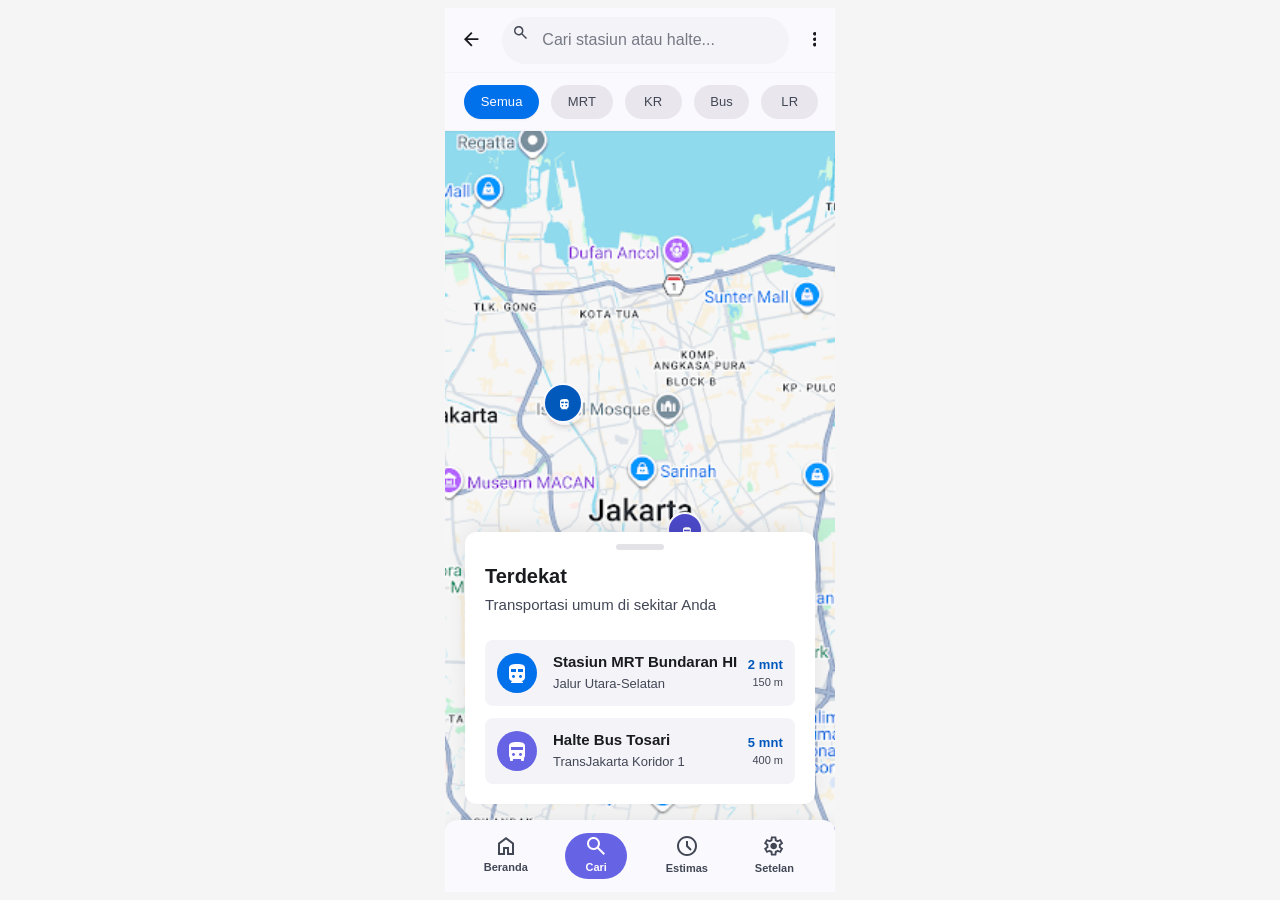
==== commit 0ffe44fc: "feat: perbaikan" ====
--- a/Gangguna_Pendengaran/cari_rute.html
+++ b/Gangguna_Pendengaran/cari_rute.html
@@ -716,7 +716,9 @@
                     data-stitch-node-type="FRAME"
                     data-stitch-node-name="Container"
                   >
-                    <span
+
+                  <input type="text" class="cari-stasiun-atau-halte-74" placeholder="Cari stasiun atau halte...">
+                    <!-- <span
                       class="cari-stasiun-atau-halte-74"
                       data-stitch-node-id="node-67"
                       data-stitch-node-type="TEXT"
@@ -724,7 +726,7 @@
                       data-stitch-text="true"
                       data-stitch-fills='[{"type":"SOLID","color":{"r":0.2549,"g":0.2784,"b":0.3333,"a":1},"opacity":1}]'
                       >Cari stasiun atau halte...</span
-                    >
+                    > -->
                   </div>
                 </div>
                 <div
--- a/Gangguna_Pendengaran/cari_rute.css
+++ b/Gangguna_Pendengaran/cari_rute.css
@@ -1304,4 +1304,35 @@
       letter-spacing: 0px;
       text-align: center;
       color: #414755;
-    }+    }
+
+    .cari-stasiun-atau-halte-74 {
+  position: absolute;
+  left: 0px;
+  top: 0px;
+  width: 230.72px;
+  height: 100%; /* Ubah height menjadi 100% agar area ketik lebih luas */
+  
+  /* Tambahan wajib untuk input text */
+  background: transparent;
+  border: none;
+  outline: none;
+  padding: 0;
+  
+  display: block;
+  box-sizing: border-box;
+  margin: 0;
+  overflow: hidden;
+  font-size: 16px;
+  font-family: "Inter", -apple-system, BlinkMacSystemFont, "Segoe UI", sans-serif;
+  font-weight: 400;
+  letter-spacing: 0px;
+  text-align: left;
+  color: #414755;
+}
+
+/* Tambahkan ini untuk mengatur warna teks placeholder (teks bayangan) */
+.cari-stasiun-atau-halte-74::placeholder {
+  color: #414755;
+  opacity: 0.7; /* Bisa disesuaikan jika ingin sedikit lebih pudar */
+}
